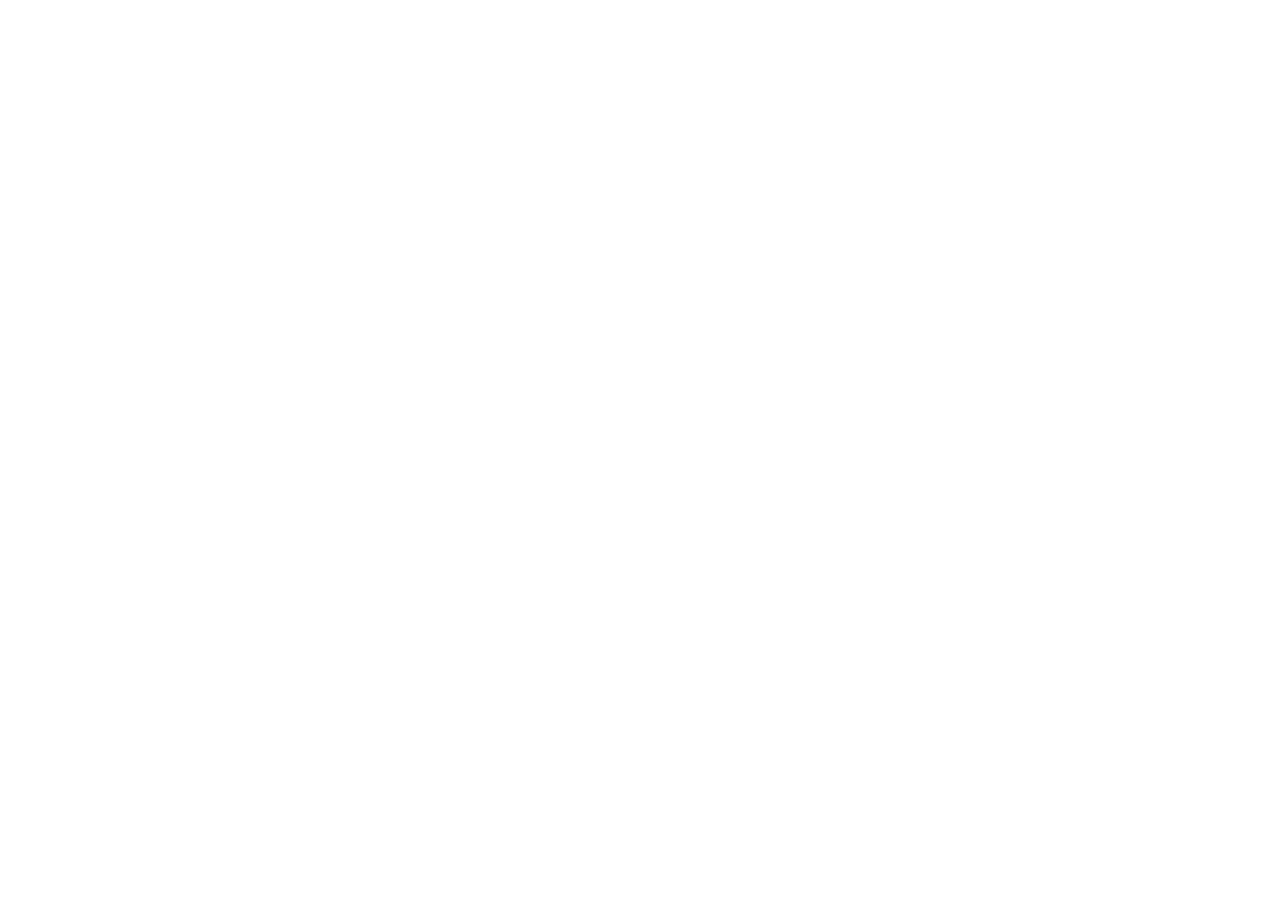
==== module_4/index.html @ 2d463915 "inisital modul 4" ====
<!DOCTYPE html>
<html lang="en">
<head>
    <meta charset="UTF-8">
    <meta http-equiv="X-UA-Compatible" content="IE=edge">
    <meta name="viewport" content="width=device-width, initial-scale=1.0">
    <link rel="stylesheet" href="css/style.css">
    <title>MY Protfolio</title>
</head>
<body>
    
</body>
</html>
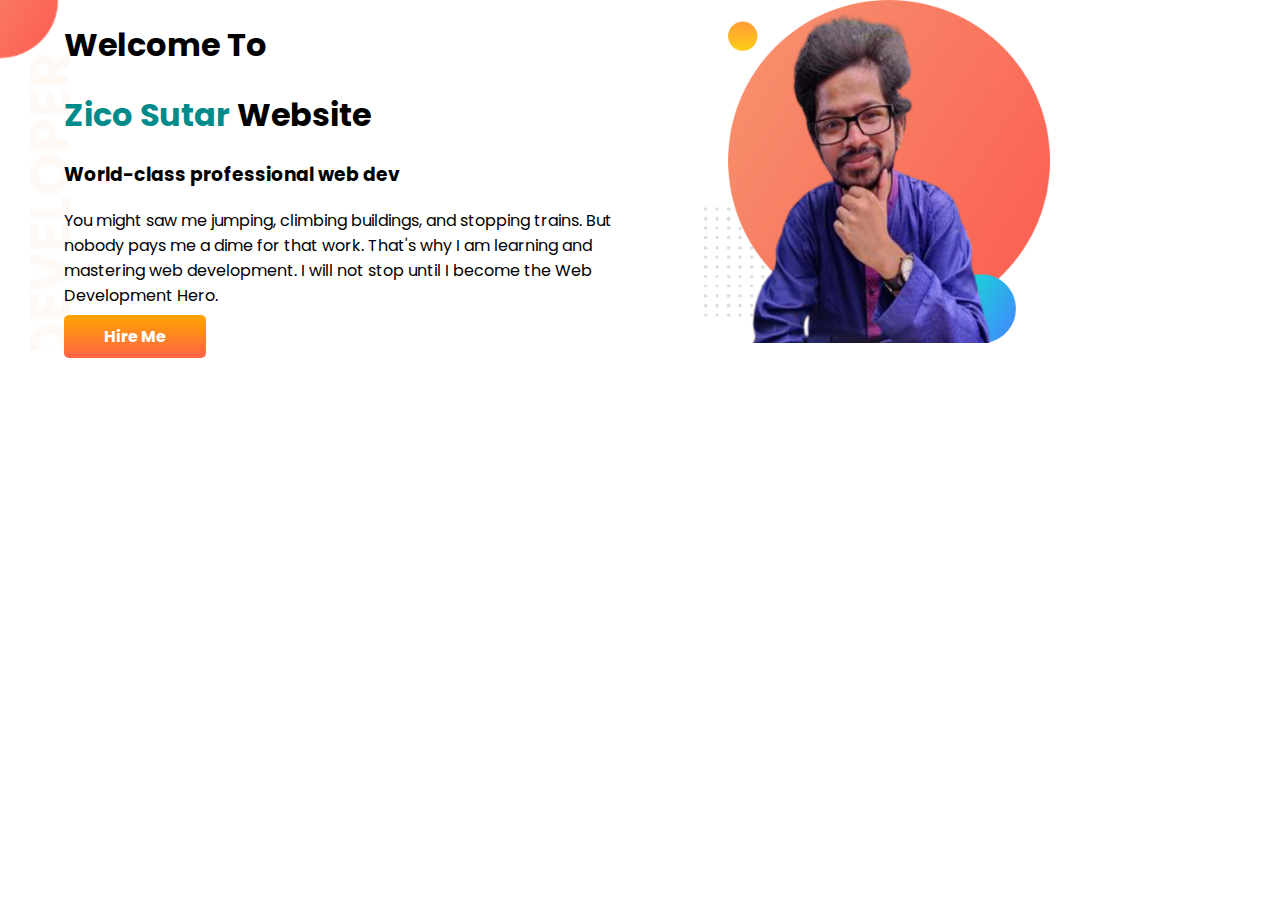
==== commit 53ad6764: "fst section done" ====
--- a/module_4/index.html
+++ b/module_4/index.html
@@ -1,13 +1,34 @@
 <!DOCTYPE html>
 <html lang="en">
+
 <head>
     <meta charset="UTF-8">
     <meta http-equiv="X-UA-Compatible" content="IE=edge">
     <meta name="viewport" content="width=device-width, initial-scale=1.0">
+    <link rel="preconnect" href="https://fonts.googleapis.com">
+    <link rel="preconnect" href="https://fonts.gstatic.com" crossorigin>
+    <link href="https://fonts.googleapis.com/css2?family=Poppins&display=swap" rel="stylesheet">
     <link rel="stylesheet" href="css/style.css">
-    <title>MY Protfolio</title>
+    <title>Zico Protfolio</title>
 </head>
+
 <body>
-    
+    <section id="fstbg">
+        <div class="fstdiv">
+            <h1>Welcome To</h1>
+            <h1><span class="title">Zico Sutar</span> Website</h1>
+            <h3>World-class professional web dev</h3>
+            <p>You might saw me jumping, climbing buildings, and stopping trains. But nobody pays me a dime for that
+                work.
+                That's why I am learning and mastering web development. I will not stop until I become the Web
+                Development
+                Hero.</p>
+            <a class="link_button" target="_blank" href="https://www.facebook.com/zicosutar.jack">Hire Me</a>
+        </div>
+        <div class="fstdiv">
+            <img src="images/bg1.png" alt="">
+        </div>
+    </section>
 </body>
+
 </html>--- a/module_4/css/style.css
+++ b/module_4/css/style.css
@@ -0,0 +1,29 @@
+body{
+    font-family: 'Poppins', sans-serif;
+    margin: 0;
+}
+.title{
+    color: darkcyan;
+}
+section{
+    display: flex;
+}
+.fstdiv{
+    width: 50%;
+    padding-left: 5%;
+}
+.fstdiv img{
+    width: 60%;
+}
+.link_button{
+    text-decoration: none;
+    background-image: linear-gradient(orange,tomato);
+    padding: 10px 40px;
+    border-radius: 5px;
+    font-weight: 700;
+    color: white;
+}
+#fstbg{
+    background-image: url(../images/top-banner.png);
+    background-repeat: no-repeat;
+}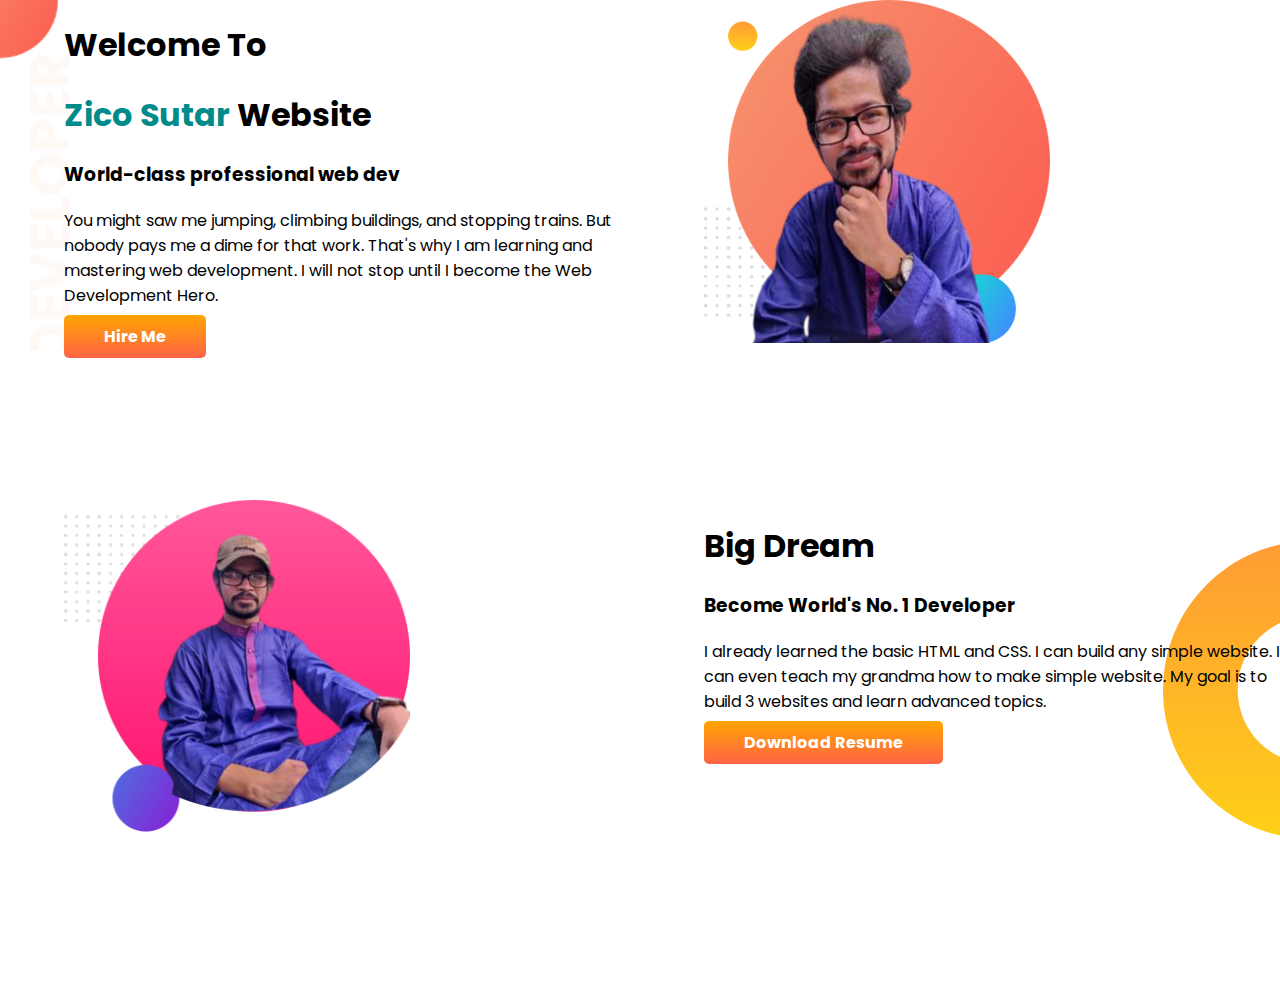
==== commit 2c62e6bd: "sec section done" ====
--- a/module_4/index.html
+++ b/module_4/index.html
@@ -29,6 +29,20 @@
             <img src="images/bg1.png" alt="">
         </div>
     </section>
+
+    <section id="secbg">
+        <div class="fstdiv">
+            <img src="images/profile1.png" alt="">
+        </div>
+        <div class="fstdiv">
+            <h1>Big Dream</h1>
+            <h3>Become World's No. 1 Developer</h3>
+            <p>I already learned the basic HTML and CSS. I can build any simple website. I can even teach my grandma how
+                to make simple website. My goal is to build 3 websites and learn advanced topics.</p>
+            <a class="link_button" target="_blank" href="https://www.facebook.com/zicosutar.jack">Download Resume</a>
+        </div>
+
+    </section>
 </body>
 
 </html>--- a/module_4/css/style.css
+++ b/module_4/css/style.css
@@ -7,6 +7,7 @@
 }
 section{
     display: flex;
+    margin-bottom: 150px;
 }
 .fstdiv{
     width: 50%;
@@ -26,4 +27,9 @@
 #fstbg{
     background-image: url(../images/top-banner.png);
     background-repeat: no-repeat;
+}
+#secbg{
+    background-image: url(../images/dream-bg.png);
+    background-repeat: no-repeat;
+    background-position: bottom right;
 }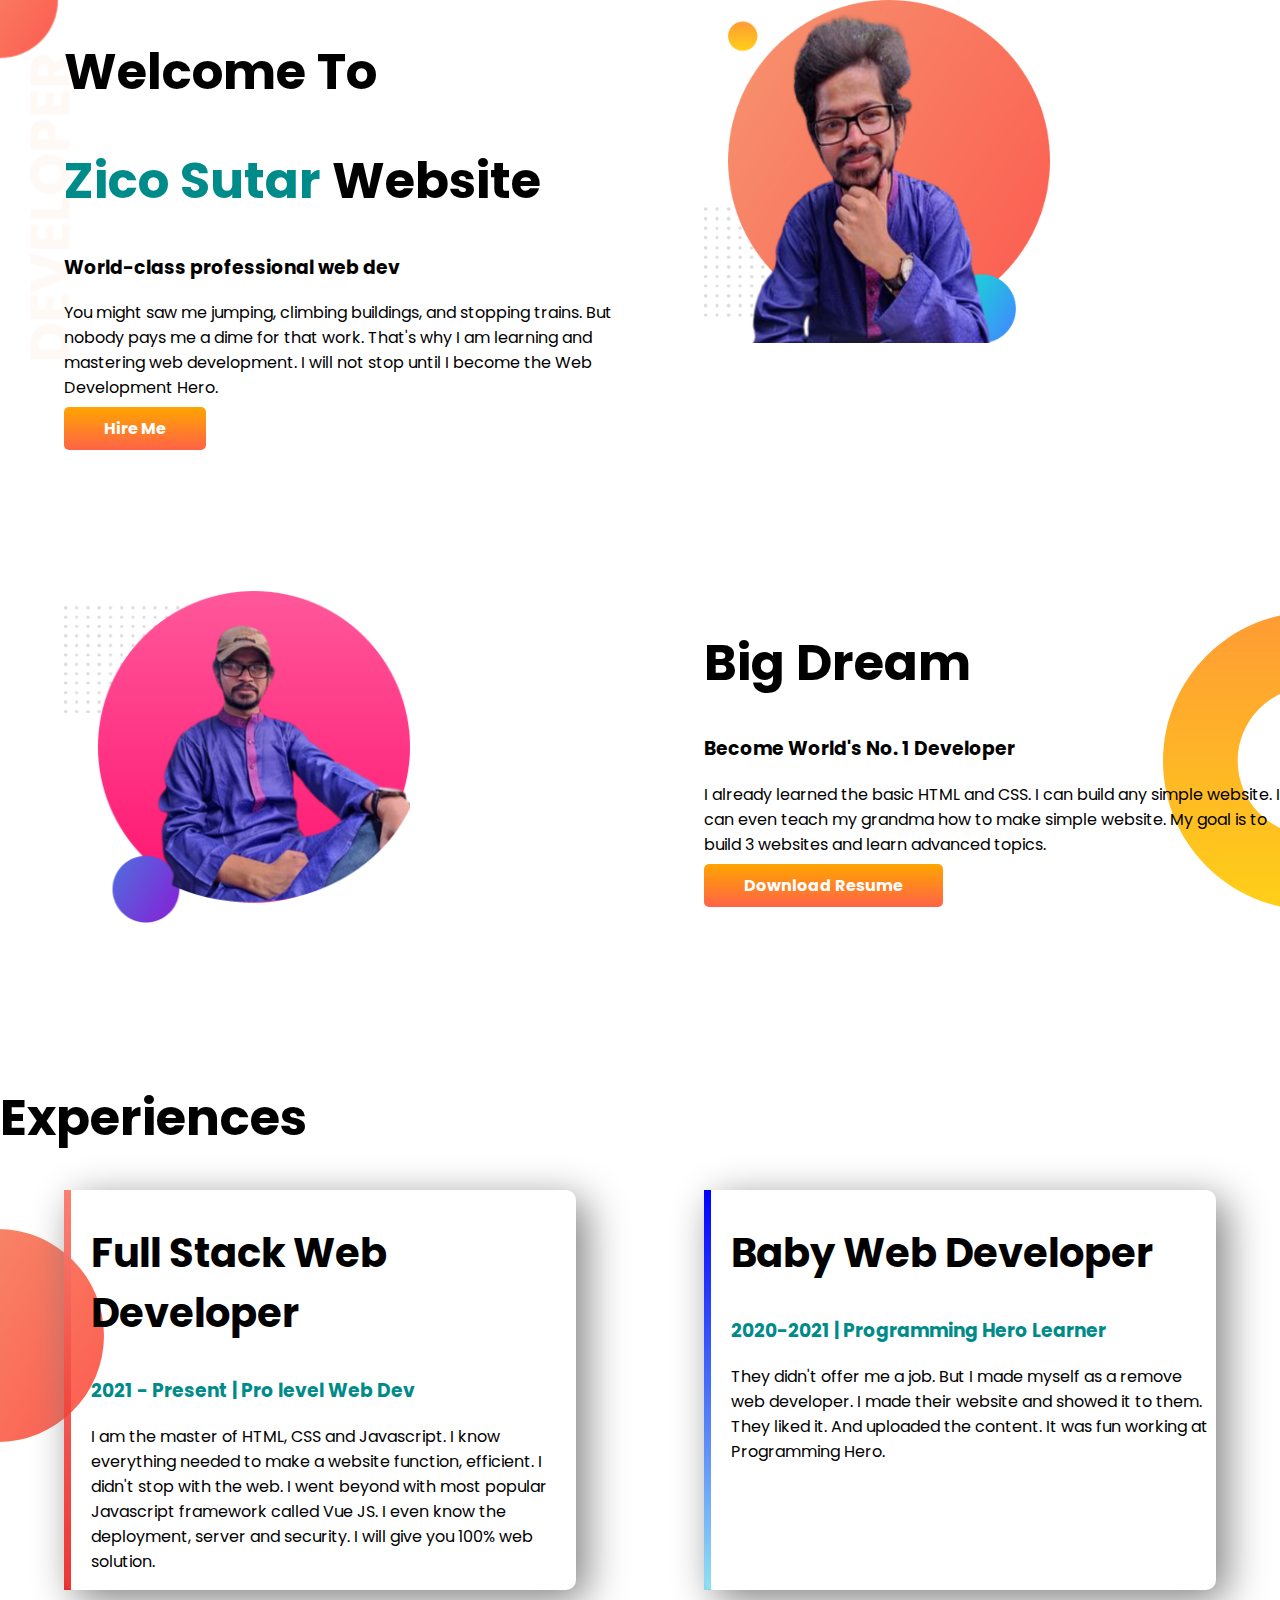
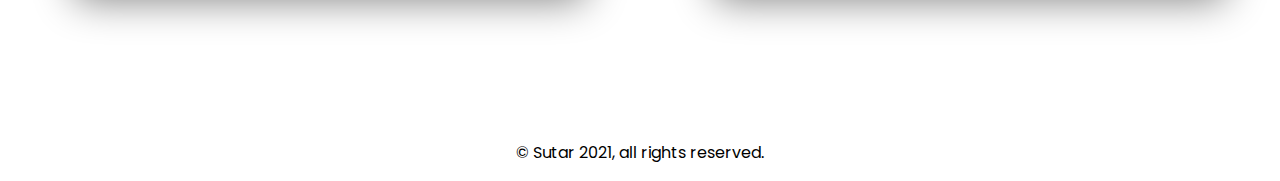
==== commit 7a5b5ea5: "lst commit" ====
--- a/module_4/index.html
+++ b/module_4/index.html
@@ -13,7 +13,7 @@
 </head>
 
 <body>
-    <section id="fstbg">
+    <section id="fstbg" class="felxible">
         <div class="fstdiv">
             <h1>Welcome To</h1>
             <h1><span class="title">Zico Sutar</span> Website</h1>
@@ -30,7 +30,7 @@
         </div>
     </section>
 
-    <section id="secbg">
+    <section id="secbg" class="felxible">
         <div class="fstdiv">
             <img src="images/profile1.png" alt="">
         </div>
@@ -43,6 +43,31 @@
         </div>
 
     </section>
+
+    <section id="trdbg">
+        <h1>Experiences</h1>
+        <div class="felxible">
+            <div class="exitem" id="fullweb">
+                <h2>Full Stack Web Developer</h2>
+                <h3 class="title">2021 - Present | Pro level Web Dev</h3>
+                <p>I am the master of HTML, CSS and Javascript. I know everything needed to make a website function,
+                    efficient. I didn't stop with the web. I went beyond with most popular Javascript framework called
+                    Vue
+                    JS. I even know the deployment, server and security. I will give you 100% web solution.</p>
+            </div>
+
+            <div id="babyweb" class="exitem">
+                <h2>Baby Web Developer</h2>
+                <h3 class="title">2020-2021 | Programming Hero Learner</h3>
+                <p>They didn't offer me a job. But I made myself as a remove web developer. I made their website and
+                    showed
+                    it to them. They liked it. And uploaded the content. It was fun working at Programming Hero.</p>
+            </div>
+        </div>
+    </section>
+    <footer>
+        <p>© Sutar 2021, all rights reserved.</p>
+    </footer>
 </body>
 
 </html>--- a/module_4/css/style.css
+++ b/module_4/css/style.css
@@ -2,10 +2,16 @@
     font-family: 'Poppins', sans-serif;
     margin: 0;
 }
+h1{
+    font-size: 50px;
+}
+h2{
+    font-size: 40px;
+}
 .title{
     color: darkcyan;
 }
-section{
+.felxible{
     display: flex;
     margin-bottom: 150px;
 }
@@ -25,11 +31,40 @@
     color: white;
 }
 #fstbg{
+    
     background-image: url(../images/top-banner.png);
     background-repeat: no-repeat;
 }
 #secbg{
+    
     background-image: url(../images/dream-bg.png);
     background-repeat: no-repeat;
-    background-position: bottom right;
+    background-position: right;
+}
+#trdbg{
+    background-image: url(../images/exp-bg.png);
+    background-repeat: no-repeat;
+    background-position: left;
+}
+.exitem{
+    box-shadow: 10px 10px 40px gray;
+    width: 40%;
+    margin-left: 5%;
+    margin-right: 5%;
+    padding-left: 20px;
+    border-radius: 10px;
+    
+}
+#fullweb{
+    border-left: 7px solid ;
+    border-image: linear-gradient(salmon, rgba(231, 3, 3, 0.801));
+    border-image-slice: 1;
+}
+#babyweb{
+    border-left: 7px solid ;
+    border-image: linear-gradient(blue, rgba(119, 216, 240, 0.801));
+    border-image-slice: 1;
+}
+footer p{
+    text-align: center;
 }